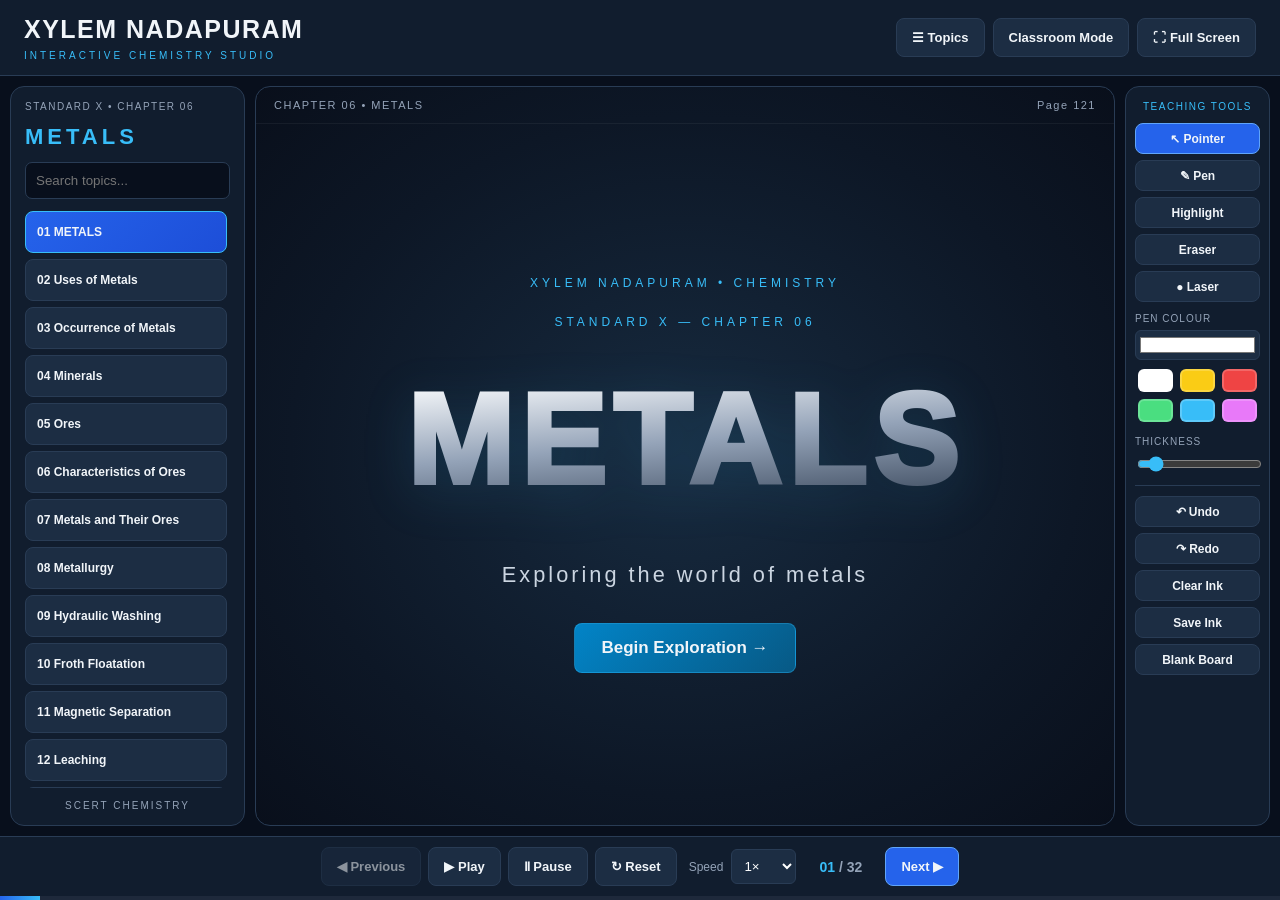
==== index.html @ 36716435 "Add files via upload" ====
<!DOCTYPE html>
<html lang="en">

<head>

    <meta charset="UTF-8">

    <meta name="viewport"
          content="width=device-width, initial-scale=1.0">

    <title>Xylem Chemistry Studio V2.0</title>

    <link rel="stylesheet" href="style.css">

</head>

<body>

    <!-- TOP HEADER -->

    <header id="appHeader">

        <div class="brand">

            <h1>XYLEM NADAPURAM</h1>

            <div class="brand-subtitle">
                INTERACTIVE CHEMISTRY STUDIO
            </div>

        </div>

        <div class="header-actions">

            <button id="menuBtn">
                ☰ Topics
            </button>

            <button id="classroomBtn">
                Classroom Mode
            </button>

            <button id="fullscreenBtn">
                ⛶ Full Screen
            </button>

        </div>

    </header>


    <!-- MAIN APPLICATION -->

    <main id="workspace">

        <!-- CHAPTER NAVIGATION -->

        <aside id="sidebar">

            <div class="chapter-label">
                STANDARD X • CHAPTER 06
            </div>

            <h2>METALS</h2>

            <input
                type="search"
                id="topicSearch"
                placeholder="Search topics..."
                autocomplete="off">

            <div id="topicList"></div>

            <div class="sidebar-footer">
                SCERT CHEMISTRY
            </div>

        </aside>


        <!-- MAIN TEACHING AREA -->

        <section id="stage">

            <div id="sceneHeader">

                <span id="sectionLabel">
                    CHAPTER 06
                </span>

                <span id="pageLabel">
                    Page 121
                </span>

            </div>

            <div id="sceneContainer">

                <div id="scene">

                    <div class="intro-screen">

                        <div class="eyebrow">
                            XYLEM NADAPURAM • CHEMISTRY
                        </div>

                        <h1 class="metal-title">
                            METALS
                        </h1>

                        <p class="intro-subtitle">
                            Exploring the world of metals
                        </p>

                        <button id="beginBtn">
                            Begin Exploration →
                        </button>

                    </div>

                </div>

                <!-- HANDWRITING LAYER -->

                <canvas id="inkCanvas"></canvas>

                <!-- LASER POINTER -->

                <div id="laserPointer"></div>

            </div>

        </section>


        <!-- TEACHER TOOLBAR -->

        <aside id="toolbar">

            <div class="tool-heading">
                TEACHING TOOLS
            </div>

            <button
                id="pointerBtn"
                class="tool-btn active"
                data-tool="pointer">

                ↖ Pointer

            </button>

            <button
                id="penBtn"
                class="tool-btn"
                data-tool="pen">

                ✎ Pen

            </button>

            <button
                id="highlightBtn"
                class="tool-btn"
                data-tool="highlight">

                Highlight

            </button>

            <button
                id="eraserBtn"
                class="tool-btn"
                data-tool="eraser">

                Eraser

            </button>

            <button
                id="laserBtn"
                class="tool-btn"
                data-tool="laser">

                ● Laser

            </button>


            <!-- PEN COLOURS -->

            <label for="penColor">
                PEN COLOUR
            </label>

            <input
                type="color"
                id="penColor"
                value="#ffffff">

            <div class="colour-palette">

                <button
                    class="colour-dot"
                    data-color="#ffffff"
                    style="background:#ffffff"
                    aria-label="White">
                </button>

                <button
                    class="colour-dot"
                    data-color="#facc15"
                    style="background:#facc15"
                    aria-label="Yellow">
                </button>

                <button
                    class="colour-dot"
                    data-color="#ef4444"
                    style="background:#ef4444"
                    aria-label="Red">
                </button>

                <button
                    class="colour-dot"
                    data-color="#4ade80"
                    style="background:#4ade80"
                    aria-label="Green">
                </button>

                <button
                    class="colour-dot"
                    data-color="#38bdf8"
                    style="background:#38bdf8"
                    aria-label="Blue">
                </button>

                <button
                    class="colour-dot"
                    data-color="#e879f9"
                    style="background:#e879f9"
                    aria-label="Purple">
                </button>

            </div>


            <!-- PEN THICKNESS -->

            <label for="penWidth">
                THICKNESS
            </label>

            <input
                type="range"
                id="penWidth"
                min="1"
                max="30"
                value="4">

            <div class="tool-divider"></div>


            <!-- DRAWING CONTROLS -->

            <button id="undoBtn">
                ↶ Undo
            </button>

            <button id="redoBtn">
                ↷ Redo
            </button>

            <button id="clearBtn">
                Clear Ink
            </button>

            <button id="saveBtn">
                Save Ink
            </button>

            <button id="blankBtn">
                Blank Board
            </button>

            <button id="restoreBtn">
                Return to Lesson
            </button>

        </aside>

    </main>


    <!-- ANIMATION AND LESSON CONTROLS -->

    <footer id="controlBar">

        <div class="navigation-controls">

            <button id="prevBtn">
                ◀ Previous
            </button>

            <button id="playBtn">
                ▶ Play
            </button>

            <button id="pauseBtn">
                Ⅱ Pause
            </button>

            <button id="resetBtn">
                ↻ Reset
            </button>

        </div>

        <div class="speed-control">

            <label for="animationSpeed">
                Speed
            </label>

            <select id="animationSpeed">

                <option value="0.5">0.5×</option>

                <option value="1" selected>1×</option>

                <option value="1.5">1.5×</option>

                <option value="2">2×</option>

            </select>

        </div>

        <div class="scene-counter">

            <span id="sceneNumber">01</span>

            /

            <span id="totalScenes">32</span>

        </div>

        <button id="nextBtn" class="primary-btn">
            Next ▶
        </button>

    </footer>


    <!-- LESSON PROGRESS -->

    <div id="progressTrack">

        <div id="lessonProgress"></div>

    </div>


    <!-- APPLICATION MODULES -->

    <script src="metals.js"></script>

    <script src="animations.js"></script>

    <script src="quiz.js"></script>

    <script src="whiteboard.js"></script>

    <script src="script.js"></script>

</body>

</html>
---- style.css ----
/* ==========================================
   XYLEM NADAPURAM
   CHEMISTRY STUDIO V2.0
   PREMIUM CLASSROOM INTERFACE
========================================== */

:root {
    --background: #080f1c;
    --panel: #111d2e;
    --panel-light: #1c2d43;
    --border: #293c55;
    --primary: #2563eb;
    --accent: #38bdf8;
    --text: #f1f5f9;
    --muted: #94a3b8;
    --success: #4ade80;
    --danger: #ef4444;
}

* {
    box-sizing: border-box;
}

html, body {
    margin: 0;
    width: 100%;
    height: 100%;
    overflow: hidden;
}

body {
    font-family: "Segoe UI", Arial, sans-serif;
    background: var(--background);
    color: var(--text);
    display: flex;
    flex-direction: column;
}

/* ==========================================
   HEADER
========================================== */

#appHeader {
    min-height: 76px;
    padding: 12px 24px;
    background: var(--panel);
    border-bottom: 1px solid var(--border);
    display: flex;
    align-items: center;
    justify-content: space-between;
    gap: 15px;
    flex-shrink: 0;
}

.brand h1 {
    margin: 0;
    font-size: clamp(18px, 2vw, 25px);
    font-weight: 900;
    letter-spacing: 1.5px;
}

.brand-subtitle {
    color: var(--accent);
    font-size: 10px;
    letter-spacing: 3px;
    margin-top: 6px;
}

.header-actions {
    display: flex;
    gap: 8px;
}

/* ==========================================
   GENERAL BUTTONS
========================================== */

button {
    font-family: inherit;
    font-weight: 600;
    font-size: 13px;
    color: var(--text);
    background: var(--panel-light);
    border: 1px solid var(--border);
    border-radius: 8px;
    padding: 11px 15px;
    cursor: pointer;
    transition: background .2s, border-color .2s,
                transform .2s;
}

button:hover {
    background: #29435e;
    border-color: var(--accent);
}

button:active {
    transform: scale(.97);
}

button:disabled {
    cursor: default;
    opacity: .55;
}

button.active,
.primary-btn {
    background: var(--primary);
    border-color: #60a5fa;
}

button:focus-visible,
input:focus-visible,
select:focus-visible {
    outline: 2px solid var(--accent);
    outline-offset: 2px;
}

/* ==========================================
   MAIN WORKSPACE
========================================== */

#workspace {
    flex: 1;
    min-height: 0;
    display: flex;
    gap: 10px;
    padding: 10px;
    overflow: hidden;
}

/* ==========================================
   CHAPTER SIDEBAR
========================================== */

#sidebar {
    width: 235px;
    flex-shrink: 0;
    min-height: 0;
    background: var(--panel);
    border: 1px solid var(--border);
    border-radius: 14px;
    padding: 14px;
    display: flex;
    flex-direction: column;
    overflow: hidden;
}

.chapter-label {
    font-size: 10px;
    color: var(--muted);
    letter-spacing: 1.5px;
}

#sidebar h2 {
    font-size: 22px;
    letter-spacing: 4px;
    color: var(--accent);
    margin: 12px 0;
}

#topicSearch {
    width: 100%;
    padding: 10px;
    border-radius: 7px;
    background: var(--background);
    color: white;
    border: 1px solid var(--border);
    margin-bottom: 12px;
}

#topicList {
    flex: 1;
    min-height: 0;
    overflow-y: auto;
    display: flex;
    flex-direction: column;
    gap: 6px;
    padding-right: 3px;
}

#topicList button {
    width: 100%;
    flex-shrink: 0;
    text-align: left;
    font-size: 12px;
    line-height: 1.5;
    padding: 11px;
}

#topicList button.active {
    background: linear-gradient(
        135deg, #2563eb, #1d4ed8
    );
    border-color: var(--accent);
}

.sidebar-footer {
    font-size: 10px;
    color: var(--muted);
    letter-spacing: 2px;
    padding-top: 12px;
    text-align: center;
}

/* ==========================================
   TEACHING STAGE
========================================== */

#stage {
    flex: 1;
    min-width: 0;
    min-height: 0;
    border: 1px solid var(--border);
    border-radius: 15px;
    background: radial-gradient(
        ellipse at center,
        #172b40 0%,
        #0d1726 65%,
        #090f1b 100%
    );
    display: flex;
    flex-direction: column;
    overflow: hidden;
}

#sceneHeader {
    display: flex;
    justify-content: space-between;
    padding: 12px 18px;
    color: var(--muted);
    font-size: 11px;
    letter-spacing: 1.5px;
    border-bottom: 1px solid #ffffff0d;
    flex-shrink: 0;
}

#sceneContainer {
    position: relative;
    flex: 1;
    min-height: 0;
    overflow: hidden;
}

#scene {
    width: 100%;
    height: 100%;
    overflow-y: auto;
    padding: 25px;
    display: flex;
    flex-direction: column;
    align-items: center;
    text-align: center;
    gap: 18px;
}

#scene > * {
    flex-shrink: 0;
}

#scene h2 {
    margin: 10px 0;
    font-size: clamp(24px, 3vw, 42px);
    font-weight: 800;
    line-height: 1.2;
}

#scene h3 {
    font-size: clamp(18px, 2vw, 25px);
}

#scene p {
    color: #cbd5e1;
    font-size: clamp(16px, 1.7vw, 23px);
    line-height: 1.6;
    margin: 5px 0;
}

.eyebrow {
    color: var(--accent);
    font-size: 12px;
    letter-spacing: 4px;
    text-transform: uppercase;
}

/* ==========================================
   CINEMATIC CHAPTER INTRODUCTION
========================================== */

.intro-screen {
    width: 100%;
    min-height: 100%;
    display: flex;
    flex-direction: column;
    justify-content: center;
    align-items: center;
    gap: 25px;
    animation: fadeIn 1.2s ease both;
}

.metal-title {
    font-size: clamp(65px, 10vw, 150px);
    font-weight: 1000;
    letter-spacing: 7px;
    line-height: 1.2;
    margin: 10px 0;

    background: linear-gradient(
        175deg,
        #f8fafc 5%,
        #94a3b8 25%,
        #475569 43%,
        #ffffff 49%,
        #e2e8f0 58%,
        #64748b 80%,
        #cbd5e1 100%
    );

    background-size: 200% 200%;
    background-clip: text;
    -webkit-background-clip: text;
    color: transparent;

    filter: drop-shadow(
        0 10px 25px #38bdf820
    );

    animation:
        titleEntrance 1.5s ease both,
        metalShine 7s ease infinite;
}

.intro-subtitle,
.subtitle {
    letter-spacing: 3px;
    color: #cbd5e1;
}

#beginBtn,
.reveal-button {
    padding: 14px 26px;
    font-size: 17px;
    background: linear-gradient(
        135deg, #0284c7, #075985
    );
    border-color: #38bdf855;
}

/* ==========================================
   DEFINITIONS AND REVEAL CARDS
========================================== */

.definition {
    width: 100%;
    max-width: 1000px;
    padding: 20px 24px;
    border: 1px solid #38bdf844;
    border-left: 4px solid var(--accent);
    border-radius: 10px;
    background: #172b40;
    color: var(--text);
    font-size: clamp(18px, 2vw, 28px);
    line-height: 1.6;
    text-align: left;
    animation: fadeIn .5s ease both;
}

.definition strong {
    color: var(--accent);
}

.hidden {
    display: none !important;
}

.points-list {
    width: 100%;
    max-width: 1000px;
    display: flex;
    flex-direction: column;
    gap: 10px;
}

.point-card {
    background: #17283d;
    border: 1px solid var(--border);
    border-left: 4px solid var(--accent);
    border-radius: 9px;
    padding: 15px 20px;
    font-size: clamp(17px, 1.8vw, 24px);
    text-align: left;
    line-height: 1.6;
    animation: slideIn .4s ease both;
}

/* ==========================================
   CHEMICAL EQUATIONS
========================================== */

.equation {
    width: 100%;
    max-width: 1000px;
    padding: 20px;
    background: #0b1727;
    border: 1px solid #4ade8055;
    border-radius: 12px;
    color: #86efac;
    font-size: clamp(20px, 2.5vw, 35px);
    font-weight: 600;
    line-height: 1.6;
    overflow-wrap: anywhere;
    animation: fadeIn .6s ease both;
}

.equation-list {
    width: 100%;
    display: flex;
    flex-direction: column;
    align-items: center;
    gap: 10px;
}

/* ==========================================
   MINERAL SPECIMENS
========================================== */

.mineral-grid,
.card-grid {
    width: 100%;
    max-width: 1000px;
    display: grid;
    grid-template-columns:
        repeat(auto-fit, minmax(160px, 1fr));
    gap: 15px;
}

.mineral-card,
.content-card {
    background: linear-gradient(
        145deg, #20334a, #101c2d
    );
    border: 1px solid var(--border);
    border-radius: 15px;
    padding: 20px 12px;
    transition: .25s ease;
}

.mineral-card {
    cursor: pointer;
}

.mineral-card:hover {
    transform: translateY(-4px);
    border-color: var(--accent);
}

.mineral-card h3 {
    margin: 12px 0 6px;
}

.mineral-card small {
    color: var(--muted);
    font-size: 16px;
}

.mineral-card.correct {
    border: 2px solid var(--success);
    background: #123524;
}

.mineral-card.incorrect {
    border: 2px solid #f59e0b;
    background: #362a17;
}

.rock {
    width: 110px;
    height: 100px;
    margin: 10px auto;
    clip-path: polygon(
        15% 22%, 45% 0%, 80% 10%,
        100% 45%, 86% 85%,
        50% 100%, 8% 75%, 0% 40%
    );
    filter: drop-shadow(0 10px 10px #0006);
}

.clay {
    background: linear-gradient(
        135deg, #e7d7bb, #a18b70, #5e4936
    );
}

.bauxite {
    background: radial-gradient(
        circle at 30% 30%,
        #d69b72, #a34f2d, #54291c
    );
}

.cryolite {
    background: linear-gradient(
        135deg, #ffffff, #cbd5e1, #64748b
    );
}

/* ==========================================
   TABLES
========================================== */

.table-wrapper {
    width: 100%;
    max-width: 1100px;
    overflow-x: auto;
    border: 1px solid var(--border);
    border-radius: 12px;
}

#scene table {
    width: 100%;
    border-collapse: collapse;
    background: #111d2e;
    font-size: clamp(14px, 1.6vw, 21px);
}

#scene th {
    background: #1e40af;
    color: white;
    padding: 14px;
    text-align: left;
}

#scene td {
    padding: 13px 15px;
    border-bottom: 1px solid var(--border);
    text-align: left;
}

#scene tr:nth-child(even) {
    background: #17283d;
}

#scene tr:hover {
    background: #223b54;
}

/* ==========================================
   REACTIVITY SERIES
========================================== */

.reactivity-grid {
    width: 100%;
    display: grid;
    grid-template-columns:
        repeat(auto-fit, minmax(180px, 1fr));
    gap: 15px;
}

.reactivity-group {
    padding: 20px;
    background: #17283d;
    border: 1px solid var(--border);
    border-radius: 12px;
}

.metal-symbol {
    display: inline-flex;
    align-items: center;
    justify-content: center;
    width: 48px;
    height: 48px;
    margin: 5px;
    border: 1px solid #38bdf866;
    background: #1e3a5f;
    border-radius: 8px;
    font-size: 23px;
    font-weight: bold;
}

/* ==========================================
   ANIMATION AREA
========================================== */

.animation-panel {
    width: 100%;
    max-width: 1000px;
    display: flex;
    flex-direction: column;
    align-items: center;
    background: #091423;
    border: 1px solid var(--border);
    border-radius: 15px;
    padding: 12px;
    overflow: hidden;
}

.animation-panel svg {
    display: block;
    max-width: 100%;
}

.animation-controls {
    display: flex;
    flex-wrap: wrap;
    justify-content: center;
    gap: 10px;
}

.paused,
.paused * {
    animation-play-state: paused !important;
}

/* ==========================================
   HANDWRITING CANVAS
========================================== */

#inkCanvas,
#drawingCanvas {
    position: absolute;
    inset: 0;
    width: 100%;
    height: 100%;
    z-index: 20;
    pointer-events: none;
    touch-action: none;
}

#inkCanvas.drawing,
#drawingCanvas.drawing {
    pointer-events: auto;
    cursor: crosshair;
}

/* ==========================================
   LASER POINTER
========================================== */

#laserPointer {
    position: absolute;
    width: 14px;
    height: 14px;
    background: #ff3030;
    border-radius: 50%;
    box-shadow:
        0 0 10px #ff0000,
        0 0 25px #ff0000,
        0 0 40px #ff4444;
    transform: translate(-50%, -50%);
    z-index: 30;
    pointer-events: none;
    display: none;
}

/* ==========================================
   TEACHER TOOLBAR
========================================== */

#toolbar {
    width: 145px;
    flex-shrink: 0;
    background: var(--panel);
    border: 1px solid var(--border);
    border-radius: 14px;
    padding: 9px;
    display: flex;
    flex-direction: column;
    gap: 6px;
    overflow-y: auto;
    overflow-x: hidden;
}

.tool-heading {
    color: var(--accent);
    font-size: 10px;
    letter-spacing: 1.5px;
    text-align: center;
    padding: 5px 0;
}

#toolbar button {
    width: 100%;
    flex-shrink: 0;
    min-height: 31px;
    padding: 7px 5px;
    font-size: 12px;
}

#toolbar label {
    color: var(--muted);
    font-size: 10px;
    letter-spacing: 1px;
    margin-top: 5px;
}

#penColor {
    width: 100%;
    height: 30px;
    min-height: 30px;
    flex-shrink: 0;
    padding: 2px;
    background: var(--panel-light);
    border: 1px solid var(--border);
    border-radius: 6px;
    cursor: pointer;
}

.colour-palette {
    display: grid;
    grid-template-columns: repeat(3, 1fr);
    gap: 7px;
    padding: 3px;
}

#toolbar .colour-dot {
    width: 100%;
    height: 23px;
    min-height: 23px;
    padding: 0;
    border-radius: 6px;
    border: 2px solid #ffffff30;
}

#toolbar .colour-dot:hover {
    border-color: white;
}

#penWidth {
    width: 100%;
    min-height: 18px;
    flex-shrink: 0;
    accent-color: var(--accent);
}

.tool-divider {
    height: 1px;
    background: var(--border);
    margin: 4px 0;
    flex-shrink: 0;
}

#restoreBtn {
    display: none;
}

/* ==========================================
   BLANK WHITEBOARD
========================================== */

.blank-board #stage {
    background: #101820;
}

.blank-board #sceneHeader {
    opacity: .5;
}

.blank-board #blankBtn {
    display: none;
}

.blank-board #restoreBtn {
    display: block;
}

/* ==========================================
   BOTTOM CONTROL BAR
========================================== */

#controlBar {
    min-height: 60px;
    background: var(--panel);
    border-top: 1px solid var(--border);
    display: flex;
    align-items: center;
    justify-content: center;
    flex-wrap: wrap;
    gap: 12px;
    padding: 8px 15px;
    flex-shrink: 0;
}

.navigation-controls {
    display: flex;
    gap: 7px;
}

.speed-control {
    display: flex;
    align-items: center;
    gap: 8px;
    font-size: 12px;
    color: var(--muted);
}

#animationSpeed {
    padding: 8px;
    background: var(--panel-light);
    border: 1px solid var(--border);
    color: white;
    border-radius: 6px;
}

.scene-counter {
    color: var(--muted);
    font-size: 14px;
    font-weight: bold;
    min-width: 65px;
    text-align: center;
    font-variant-numeric: tabular-nums;
}

#sceneNumber {
    color: var(--accent);
}

#progressTrack {
    height: 4px;
    background: #1e293b;
    flex-shrink: 0;
}

#lessonProgress {
    width: 3.125%;
    height: 100%;
    background: linear-gradient(
        90deg, #2563eb, #38bdf8
    );
    transition: width .4s ease;
}

/* ==========================================
   CLASSROOM AND COLLAPSED MODES
========================================== */

body.sidebar-hidden #sidebar,
#workspace.sidebar-hidden #sidebar {
    display: none;
}

body.classroom-mode #sidebar,
#workspace.classroom-mode #sidebar {
    display: none;
}

body.classroom-mode #appHeader {
    min-height: 55px;
    padding: 7px 20px;
}

body.classroom-mode #scene {
    padding: 20px;
}

body.classroom-mode #stage {
    border-color: #38bdf844;
}

/* ==========================================
   QUIZ
========================================== */

#quizPanel {
    margin: auto 0;
}

.quiz-option {
    transition: background .2s,
                border-color .2s;
}

.quiz-option:disabled {
    opacity: 1;
}

#quizFeedback {
    animation: fadeIn .3s ease both;
}

/* ==========================================
   SCROLLBARS
========================================== */

::-webkit-scrollbar {
    width: 5px;
    height: 5px;
}

::-webkit-scrollbar-track {
    background: transparent;
}

::-webkit-scrollbar-thumb {
    background: #334155;
    border-radius: 10px;
}

::-webkit-scrollbar-thumb:hover {
    background: #64748b;
}

/* ==========================================
   ANIMATIONS
========================================== */

@keyframes fadeIn {
    from {
        opacity: 0;
        transform: translateY(12px);
    }
    to {
        opacity: 1;
        transform: translateY(0);
    }
}

@keyframes slideIn {
    from {
        opacity: 0;
        transform: translateX(-20px);
    }
    to {
        opacity: 1;
        transform: translateX(0);
    }
}

@keyframes titleEntrance {
    from {
        opacity: 0;
        transform: scale(.85);
        letter-spacing: 18px;
    }
    to {
        opacity: 1;
        transform: scale(1);
        letter-spacing: 7px;
    }
}

@keyframes metalShine {
    0%, 100% {
        background-position: 0% 0%;
    }
    50% {
        background-position: 100% 100%;
    }
}

/* ==========================================
   RESPONSIVE DESIGN
========================================== */

@media (max-width: 1100px) {

    #sidebar {
        width: 190px;
        padding: 10px;
    }

    #toolbar {
        width: 120px;
    }

    #scene {
        padding: 18px;
    }

    #appHeader {
        padding: 10px 15px;
    }
}

@media (max-width: 760px) {

    #appHeader {
        flex-wrap: wrap;
        min-height: auto;
        padding: 10px;
    }

    .brand h1 {
        font-size: 17px;
    }

    .brand-subtitle {
        font-size: 8px;
        letter-spacing: 1.5px;
    }

    .header-actions {
        width: 100%;
    }

    .header-actions button {
        flex: 1;
        font-size: 10px;
        padding: 8px 4px;
    }

    #workspace {
        padding: 5px;
        gap: 5px;
    }

    #sidebar {
        position: absolute;
        top: 115px;
        bottom: 100px;
        left: 5px;
        width: min(260px, 80vw);
        z-index: 50;
        box-shadow: 0 10px 40px #0008;
    }

    #toolbar {
        width: 76px;
        padding: 5px;
    }

    #toolbar button {
        font-size: 10px;
    }

    .tool-heading {
        font-size: 8px;
        letter-spacing: 0;
    }

    #scene {
        padding: 12px;
        gap: 12px;
    }

    .metal-title {
        font-size: clamp(35px, 10vw, 70px);
        letter-spacing: 2px;
    }

    .eyebrow {
        font-size: 9px;
        letter-spacing: 2px;
    }

    #controlBar {
        gap: 5px;
        padding: 6px;
    }

    #controlBar button {
        padding: 8px;
        font-size: 10px;
    }

    .navigation-controls {
        gap: 4px;
    }

    .definition {
        padding: 12px;
        font-size: 17px;
    }

    .mineral-grid {
        grid-template-columns: 1fr;
    }
}

@media (prefers-reduced-motion: reduce) {

    *,
    *::before,
    *::after {
        animation-duration: .01ms !important;
        transition-duration: .01ms !important;
    }
}
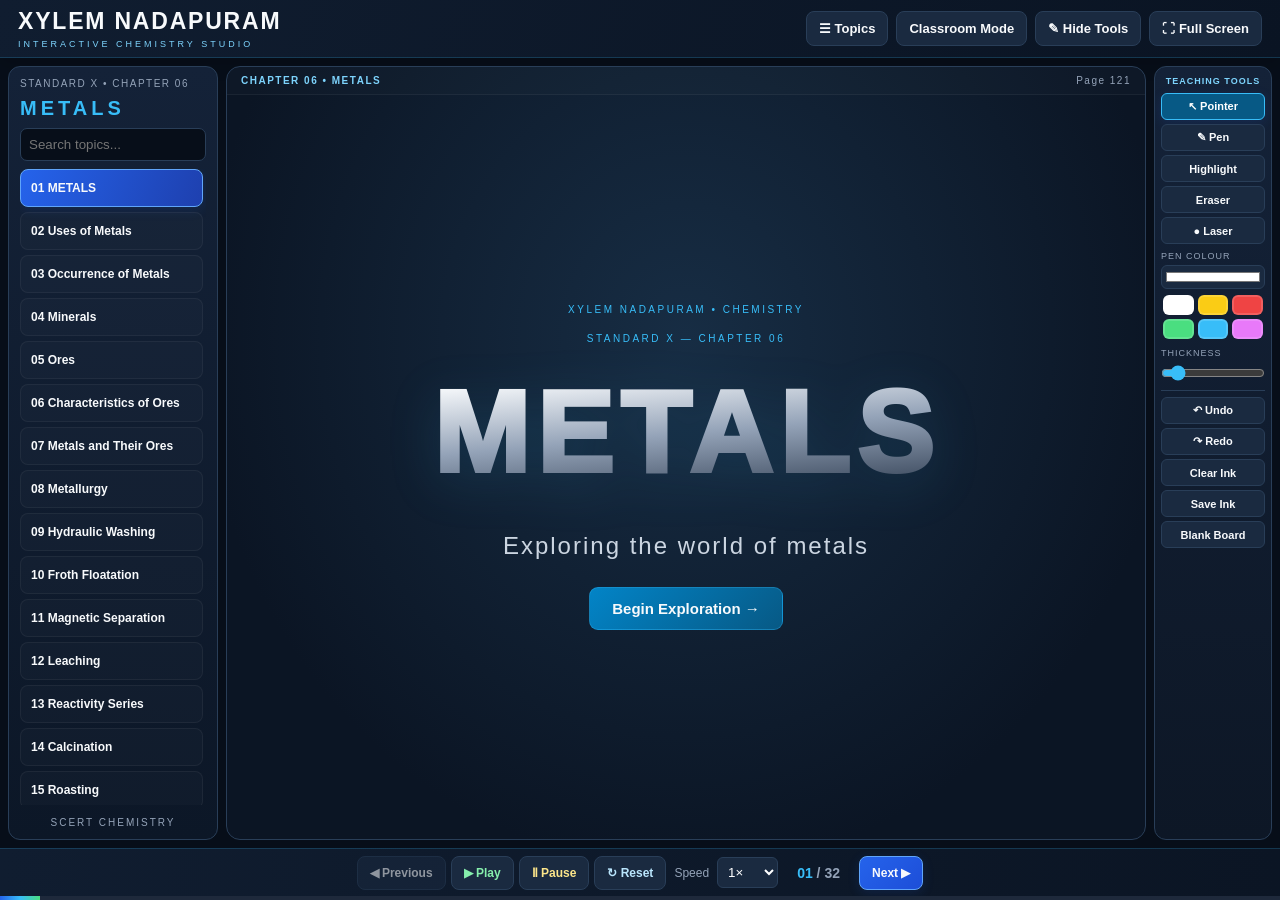
==== commit 3c0ff3a9: "Add files via upload" ====
--- a/index.html
+++ b/index.html
@@ -9,7 +9,7 @@
     <meta name="viewport"
           content="width=device-width, initial-scale=1.0">
 
-    <title>Xylem Chemistry Studio V2.0</title>
+    <title>Xylem Chemistry Studio V3.0</title>
 
     <link rel="stylesheet" href="style.css">
 
@@ -31,21 +31,28 @@
 
         </div>
 
-        <div class="header-actions">
-
-            <button id="menuBtn">
-                ☰ Topics
-            </button>
-
-            <button id="classroomBtn">
-                Classroom Mode
-            </button>
-
-            <button id="fullscreenBtn">
-                ⛶ Full Screen
-            </button>
-
-        </div>
+        
+<div class="header-actions">
+
+    <button id="menuBtn">
+        ☰ Topics
+    </button>
+
+    <button id="classroomBtn">
+        Classroom Mode
+    </button>
+
+    <button id="toggleToolsBtn"
+            aria-expanded="true">
+        ✎ Hide Tools
+    </button>
+
+    <button id="fullscreenBtn">
+        ⛶ Full Screen
+    </button>
+
+</div>
+
 
     </header>
 
--- a/style.css
+++ b/style.css
@@ -1076,3 +1076,1070 @@
         transition-duration: .01ms !important;
     }
 }
+
+/* ==========================================
+   XYLEM CHEMISTRY STUDIO V3.0
+   SCREEN OPTIMISATION UPDATE
+========================================== */
+
+html {
+    height: 100%;
+}
+
+body {
+    height: 100vh;
+    height: 100dvh;
+    overflow: hidden;
+}
+
+/* COMPACT HEADER */
+
+#appHeader {
+    min-height: 58px;
+    padding: 8px 18px;
+}
+
+.brand h1 {
+    font-size: clamp(17px, 2vw, 23px);
+}
+
+.brand-subtitle {
+    font-size: 9px;
+    margin-top: 4px;
+}
+
+.header-actions button {
+    padding: 9px 12px;
+}
+
+/* MAXIMUM TEACHING SPACE */
+
+#workspace {
+    padding: 7px;
+    gap: 7px;
+}
+
+#stage {
+    border-radius: 12px;
+}
+
+#sceneHeader {
+    padding: 8px 14px;
+    font-size: 10px;
+}
+
+#scene {
+    padding: 14px 20px;
+    gap: 12px;
+    overscroll-behavior: contain;
+}
+
+#scene h2 {
+    font-size: clamp(22px, 2.8vw, 38px);
+    margin: 4px 0;
+}
+
+#scene h3 {
+    margin: 6px 0;
+}
+
+#scene p {
+    font-size: clamp(15px, 1.5vw, 21px);
+    line-height: 1.5;
+}
+
+/* INTRODUCTION SCREEN FIX */
+
+.intro-screen {
+    min-height: 0;
+    flex: 1 0 auto;
+    width: 100%;
+    justify-content: center;
+    gap: clamp(8px, 2vh, 20px);
+    padding: 10px;
+}
+
+.metal-title {
+    font-size: clamp(
+        42px,
+        min(9vw, 17vh),
+        120px
+    );
+
+    line-height: 1.1;
+    letter-spacing: 4px;
+    margin: 8px 0;
+}
+
+.intro-subtitle {
+    font-size: clamp(15px, 2vw, 24px) !important;
+    letter-spacing: 2px;
+}
+
+.eyebrow {
+    font-size: 10px;
+    letter-spacing: 2.5px;
+}
+
+#beginBtn {
+    padding: 12px 22px;
+    font-size: 15px;
+}
+
+/* CHAPTER NAVIGATION */
+
+#sidebar {
+    width: 210px;
+    padding: 11px;
+}
+
+#sidebar h2 {
+    font-size: 20px;
+    margin: 8px 0;
+}
+
+#topicSearch {
+    padding: 8px;
+    margin-bottom: 8px;
+}
+
+#topicList {
+    gap: 5px;
+}
+
+#topicList button {
+    padding: 9px 10px;
+    font-size: 12px;
+}
+
+/* COMPACT TEACHING TOOLBAR */
+
+#toolbar {
+    width: 118px;
+    padding: 6px;
+    gap: 4px;
+    border-radius: 10px;
+}
+
+.tool-heading {
+    font-size: 9px;
+    letter-spacing: 1px;
+    padding: 3px 0;
+}
+
+#toolbar button {
+    min-height: 27px;
+    padding: 5px 3px;
+    font-size: 11px;
+    border-radius: 6px;
+}
+
+#toolbar label {
+    font-size: 9px;
+    margin-top: 3px;
+}
+
+#penColor {
+    height: 24px;
+    min-height: 24px;
+}
+
+.colour-palette {
+    gap: 4px;
+    padding: 2px;
+}
+
+#toolbar .colour-dot {
+    height: 20px;
+    min-height: 20px;
+}
+
+#penWidth {
+    margin: 3px 0;
+    min-height: 15px;
+}
+
+.tool-divider {
+    margin: 2px 0;
+}
+
+/* ANIMATION DISPLAY */
+
+.animation-panel {
+    width: 100%;
+    max-width: 1150px;
+    padding: 8px;
+    border-radius: 12px;
+    flex-shrink: 0;
+}
+
+.animation-panel svg {
+    display: block;
+    width: 100%;
+    height: auto;
+    max-height: 42vh;
+    max-height: 42dvh;
+    object-fit: contain;
+    margin: auto;
+}
+
+.animation-panel img,
+.animation-panel video {
+    max-width: 100%;
+    max-height: 42vh;
+    max-height: 42dvh;
+    object-fit: contain;
+}
+
+/* DEFINITIONS AND EQUATIONS */
+
+.definition {
+    padding: 12px 16px;
+    font-size: clamp(16px, 1.8vw, 24px);
+    line-height: 1.5;
+}
+
+.point-card {
+    padding: 10px 15px;
+    font-size: clamp(15px, 1.6vw, 22px);
+    line-height: 1.5;
+}
+
+.points-list {
+    gap: 7px;
+}
+
+.equation {
+    padding: 12px;
+    font-size: clamp(18px, 2.3vw, 30px);
+}
+
+.reveal-button {
+    padding: 10px 20px;
+    font-size: 14px;
+}
+
+/* MINERAL CARDS */
+
+.mineral-grid,
+.card-grid {
+    gap: 10px;
+}
+
+.mineral-card,
+.content-card {
+    padding: 12px 8px;
+}
+
+.rock {
+    width: 90px;
+    height: 80px;
+    margin: 6px auto;
+}
+
+/* COMPACT BOTTOM CONTROLS */
+
+#controlBar {
+    min-height: 48px;
+    padding: 5px 10px;
+    gap: 8px;
+}
+
+#controlBar button {
+    padding: 9px 12px;
+    font-size: 12px;
+}
+
+#animationSpeed {
+    padding: 6px;
+}
+
+.navigation-controls {
+    gap: 5px;
+}
+
+#progressTrack {
+    height: 3px;
+}
+
+/* CLASSROOM MODE */
+
+body.classroom-mode #appHeader {
+    min-height: 50px;
+    padding: 6px 15px;
+}
+
+body.classroom-mode #scene {
+    padding: 12px 18px;
+}
+
+body.classroom-mode .animation-panel svg {
+    max-height: 46vh;
+    max-height: 46dvh;
+}
+
+/* TABLET LANDSCAPE */
+
+@media (max-width: 1100px) {
+
+    #sidebar {
+        width: 180px;
+    }
+
+    #toolbar {
+        width: 100px;
+    }
+
+    #scene {
+        padding: 10px;
+    }
+
+    .definition {
+        font-size: 18px;
+    }
+
+    .header-actions button {
+        font-size: 11px;
+    }
+}
+
+/* SHORT SCREENS */
+
+@media (max-height: 750px) {
+
+    #appHeader {
+        min-height: 50px;
+        padding: 6px 15px;
+    }
+
+    #scene {
+        gap: 8px;
+        padding-top: 10px;
+        padding-bottom: 10px;
+    }
+
+    #toolbar {
+        gap: 3px;
+    }
+
+    #toolbar button {
+        min-height: 25px;
+        padding: 4px 2px;
+    }
+
+    .metal-title {
+        font-size: clamp(
+            40px,
+            min(8vw, 15vh),
+            105px
+        );
+    }
+
+    .animation-panel svg {
+        max-height: 36vh;
+        max-height: 36dvh;
+    }
+
+    body.classroom-mode .animation-panel svg {
+        max-height: 40vh;
+        max-height: 40dvh;
+    }
+
+    #controlBar {
+        min-height: 44px;
+    }
+}
+
+/* TABLET PORTRAIT AND MOBILE */
+
+@media (max-width: 760px) {
+
+    #appHeader {
+        padding: 8px;
+        gap: 6px;
+        flex-wrap: wrap;
+    }
+
+    .brand h1 {
+        font-size: 16px;
+    }
+
+    .brand-subtitle {
+        font-size: 7px;
+        letter-spacing: 1px;
+    }
+
+    .header-actions {
+        width: 100%;
+        gap: 4px;
+    }
+
+    .header-actions button {
+        flex: 1;
+        padding: 8px 3px;
+        font-size: 10px;
+    }
+
+    #workspace {
+        padding: 4px;
+        gap: 4px;
+    }
+
+    #sidebar {
+        width: min(240px, 80vw);
+        top: 105px;
+        bottom: 85px;
+    }
+
+    #toolbar {
+        width: 74px;
+        padding: 4px;
+        gap: 4px;
+    }
+
+    #toolbar button {
+        min-height: 32px;
+        font-size: 10px;
+    }
+
+    #scene {
+        padding: 9px;
+        gap: 10px;
+    }
+
+    #sceneHeader {
+        padding: 6px;
+        font-size: 8px;
+        letter-spacing: 0;
+    }
+
+    .metal-title {
+        font-size: clamp(28px, 9vw, 65px);
+        letter-spacing: 1px;
+    }
+
+    .intro-screen {
+        gap: 12px;
+    }
+
+    .intro-subtitle {
+        font-size: 15px !important;
+        letter-spacing: 0;
+    }
+
+    #scene h2 {
+        font-size: 23px;
+    }
+
+    .definition,
+    .point-card {
+        font-size: 16px;
+        padding: 10px;
+    }
+
+    .animation-panel svg {
+        max-height: 35vh;
+        max-height: 35dvh;
+    }
+
+    #controlBar {
+        gap: 4px;
+        padding: 5px;
+    }
+
+    #controlBar button {
+        font-size: 10px;
+        padding: 8px 5px;
+    }
+
+    .speed-control {
+        font-size: 10px;
+    }
+
+    .scene-counter {
+        font-size: 11px;
+        min-width: 45px;
+    }
+
+    .mineral-grid,
+    .card-grid {
+        grid-template-columns:
+            repeat(auto-fit, minmax(110px, 1fr));
+    }
+}
+
+/* TOUCH DEVICE OPTIMISATION */
+
+@media (pointer: coarse) {
+
+    #toolbar button {
+        min-height: 34px;
+    }
+
+    button {
+        touch-action: manipulation;
+    }
+
+    #inkCanvas.drawing {
+        touch-action: none;
+    }
+
+    #scene {
+        -webkit-overflow-scrolling: touch;
+    }
+}
+
+/* ==========================================
+   XYLEM CHEMISTRY STUDIO V3.0
+   FINAL PREMIUM CLASSROOM INTERFACE
+========================================== */
+
+:root {
+    --background: #070e19;
+    --panel: #101b2c;
+    --panel-light: #1a2a40;
+    --border: #293e58;
+    --primary: #2563eb;
+    --accent: #38bdf8;
+    --text: #f8fafc;
+    --muted: #94a3b8;
+}
+
+html, body {
+    height: 100%;
+    height: 100dvh;
+}
+
+body {
+    font-family: "Segoe UI", Arial, sans-serif;
+}
+
+/* PREMIUM HEADER */
+
+#appHeader {
+    background: linear-gradient(
+        110deg,
+        #101d30,
+        #0a1423
+    );
+    border-bottom: 1px solid #38bdf833;
+    box-shadow: 0 4px 20px #0003;
+}
+
+.brand h1 {
+    font-weight: 900;
+    letter-spacing: 1.8px;
+}
+
+.brand-subtitle {
+    color: #7dd3fc;
+}
+
+.header-actions button {
+    border-radius: 8px;
+    white-space: nowrap;
+}
+
+/* PROFESSIONAL BUTTONS */
+
+button {
+    -webkit-tap-highlight-color: transparent;
+    touch-action: manipulation;
+}
+
+button:hover:not(:disabled) {
+    border-color: #38bdf8;
+}
+
+button.active,
+.primary-btn {
+    background: linear-gradient(
+        135deg,
+        #2563eb,
+        #1d4ed8
+    );
+    box-shadow: 0 3px 12px #2563eb25;
+}
+
+button:disabled {
+    box-shadow: none;
+}
+
+/* WORKSPACE */
+
+#workspace {
+    position: relative;
+    min-height: 0;
+    padding: 8px;
+    gap: 8px;
+}
+
+/* TOPIC NAVIGATION */
+
+#sidebar {
+    border-radius: 12px;
+    background: linear-gradient(
+        180deg,
+        #142238,
+        #0c1727
+    );
+}
+
+#topicList {
+    scrollbar-width: thin;
+    scrollbar-color: #334155 transparent;
+}
+
+#topicList button {
+    border-radius: 8px;
+    border-color: #ffffff0d;
+    background: #ffffff05;
+}
+
+#topicList button:hover {
+    background: #38bdf812;
+}
+
+#topicList button.active {
+    background: linear-gradient(
+        110deg,
+        #2563eb,
+        #1e40af
+    );
+    border-color: #60a5fa;
+}
+
+/* MAIN TEACHING STAGE */
+
+#stage {
+    border-radius: 14px;
+    background: radial-gradient(
+        ellipse at 50% 35%,
+        #172d44,
+        #0b1524 75%
+    );
+}
+
+#sceneHeader {
+    background: #ffffff03;
+    gap: 10px;
+    align-items: center;
+}
+
+#sectionLabel {
+    color: #7dd3fc;
+    font-weight: 700;
+    min-width: 0;
+    overflow: hidden;
+    text-overflow: ellipsis;
+    white-space: nowrap;
+}
+
+#pageLabel {
+    white-space: nowrap;
+    flex-shrink: 0;
+}
+
+#scene {
+    scrollbar-width: thin;
+    scrollbar-color: #334155 transparent;
+    overscroll-behavior: contain;
+}
+
+#scene h2 {
+    letter-spacing: -.5px;
+    color: #f8fafc;
+}
+
+#scene h3 {
+    line-height: 1.3;
+}
+
+/* LARGE SCIENTIFIC ANIMATIONS */
+
+.animation-panel {
+    width: 100%;
+    max-width: 1400px;
+    padding: 6px;
+    background: #091423;
+    border: 1px solid #38bdf833;
+    border-radius: 12px;
+    box-shadow: 0 8px 25px #0002;
+}
+
+.animation-panel svg {
+    width: 100% !important;
+    max-width: 100% !important;
+    height: auto;
+    max-height: 46vh !important;
+    max-height: 46dvh !important;
+    object-fit: contain;
+}
+
+/* LESSON CONTENT */
+
+.definition {
+    background: linear-gradient(
+        110deg,
+        #172d43,
+        #122238
+    );
+    border-left: 4px solid #38bdf8;
+    border-radius: 10px;
+}
+
+.point-card {
+    background: #15263b;
+    border-left: 3px solid #38bdf8;
+}
+
+.equation {
+    background: #0b201e;
+    border-color: #4ade8044;
+    color: #a7f3d0;
+}
+
+.reveal-button,
+#beginBtn {
+    border-radius: 9px;
+    background: linear-gradient(
+        135deg,
+        #0284c7,
+        #075985
+    );
+    font-weight: 700;
+}
+
+/* MINERAL PHOTOGRAPHS */
+
+.mineral-card {
+    border-radius: 12px;
+    overflow: hidden;
+}
+
+.mineral-card img {
+    max-height: 24vh;
+    max-height: 24dvh;
+    object-fit: contain;
+}
+
+.mineral-card h3 {
+    overflow-wrap: anywhere;
+}
+
+/* PROFESSIONAL WHITEBOARD TOOLBAR */
+
+#toolbar {
+    background: linear-gradient(
+        180deg,
+        #142238,
+        #0d1726
+    );
+    border-radius: 12px;
+    overflow-y: auto;
+    overflow-x: hidden;
+    scrollbar-width: thin;
+    overscroll-behavior: contain;
+}
+
+#toolbar > * {
+    flex-shrink: 0;
+}
+
+#toolbar button {
+    transition:
+        background .15s,
+        border-color .15s;
+}
+
+#toolbar .tool-btn.active {
+    background: #075985;
+    border-color: #38bdf8;
+    color: #ffffff;
+}
+
+.tool-heading {
+    color: #7dd3fc;
+    font-weight: 800;
+}
+
+#penColor {
+    cursor: pointer;
+}
+
+#penWidth {
+    accent-color: #38bdf8;
+    cursor: pointer;
+}
+
+#toolbar .colour-dot {
+    border: 2px solid #ffffff25;
+}
+
+#toolbar .colour-dot:hover {
+    border-color: #ffffff;
+}
+
+#inkCanvas.drawing {
+    touch-action: none;
+    user-select: none;
+}
+
+/* BOTTOM TEACHING CONTROLS */
+
+#controlBar {
+    background: linear-gradient(
+        90deg,
+        #101d30,
+        #0b1524
+    );
+    border-top: 1px solid #38bdf833;
+    flex-shrink: 0;
+    flex-wrap: wrap;
+}
+
+#controlBar button {
+    white-space: nowrap;
+}
+
+.navigation-controls {
+    flex-wrap: wrap;
+}
+
+#playBtn {
+    color: #86efac;
+}
+
+#pauseBtn {
+    color: #fde68a;
+}
+
+#resetBtn {
+    color: #bae6fd;
+}
+
+#nextBtn {
+    background: linear-gradient(
+        135deg,
+        #2563eb,
+        #1d4ed8
+    );
+}
+
+.scene-counter {
+    font-variant-numeric: tabular-nums;
+    font-weight: 800;
+}
+
+#progressTrack {
+    height: 4px;
+    flex-shrink: 0;
+}
+
+#lessonProgress {
+    background: linear-gradient(
+        90deg,
+        #2563eb,
+        #38bdf8,
+        #4ade80
+    );
+}
+
+/* MAXIMUM CLASSROOM VIEW */
+
+body.classroom-mode #sidebar {
+    display: none;
+}
+
+body.classroom-mode #workspace {
+    padding: 4px;
+    gap: 5px;
+}
+
+body.classroom-mode #scene {
+    padding: 10px 16px;
+}
+
+body.classroom-mode .animation-panel {
+    max-width: 1600px;
+}
+
+body.classroom-mode .animation-panel svg {
+    max-height: 56vh !important;
+    max-height: 56dvh !important;
+}
+
+body.classroom-mode #stage {
+    border-color: #38bdf855;
+}
+
+/* TABLET LANDSCAPE */
+
+@media (min-width: 761px)
+       and (max-width: 1100px) {
+
+    #sidebar {
+        width: 165px;
+    }
+
+    #toolbar {
+        width: 100px;
+    }
+
+    #scene {
+        padding: 10px;
+    }
+
+    #scene h2 {
+        font-size: 27px;
+    }
+
+    .animation-panel svg {
+        max-height: 43dvh !important;
+    }
+
+}
+
+/* TABLET PORTRAIT AND MOBILE */
+
+@media (max-width: 760px) {
+
+    #workspace {
+        padding: 4px;
+        gap: 4px;
+    }
+
+    #sidebar {
+        position: absolute;
+        top: 4px;
+        bottom: 4px;
+        left: 4px;
+        width: min(270px, 85vw);
+        z-index: 50;
+        box-shadow: 0 10px 40px #000a;
+    }
+
+    #toolbar {
+        width: 82px;
+        padding: 4px;
+        gap: 4px;
+    }
+
+    #toolbar button {
+        font-size: 10px;
+        min-height: 34px;
+        padding: 5px 2px;
+    }
+
+    #scene {
+        padding: 8px;
+        gap: 9px;
+    }
+
+    #scene h2 {
+        font-size: clamp(20px, 4vw, 28px);
+    }
+
+    .animation-panel {
+        padding: 2px;
+    }
+
+    .animation-panel svg {
+        max-height: 38dvh !important;
+    }
+
+    .mineral-grid {
+        grid-template-columns:
+            repeat(2, minmax(0, 1fr))
+            !important;
+    }
+
+    .mineral-card img {
+        height: 110px !important;
+    }
+
+    #controlBar {
+        gap: 5px;
+        justify-content: center;
+    }
+
+    #controlBar button {
+        padding: 8px 6px;
+        font-size: 10px;
+    }
+
+    .navigation-controls {
+        justify-content: center;
+    }
+
+    .equation {
+        font-size: 18px;
+    }
+
+    .definition,
+    .point-card {
+        font-size: 16px;
+    }
+
+}
+
+/* TOUCHSCREEN CONTROLS */
+
+@media (pointer: coarse) {
+
+    .header-actions button,
+    #controlBar button {
+        min-height: 40px;
+    }
+
+    #toolbar button {
+        min-height: 36px;
+    }
+
+    #toolbar .colour-dot {
+        min-height: 24px;
+    }
+
+    #topicList button {
+        min-height: 42px;
+    }
+
+    .reveal-button {
+        min-height: 44px;
+    }
+
+    input[type="range"] {
+        min-height: 24px;
+    }
+
+}
+
+/* SHORT LANDSCAPE SCREENS */
+
+@media (max-height: 650px) {
+
+    #scene {
+        gap: 6px;
+        padding-top: 6px;
+        padding-bottom: 6px;
+    }
+
+    .animation-panel svg {
+        max-height: 36dvh !important;
+    }
+
+    body.classroom-mode .animation-panel svg {
+        max-height: 44dvh !important;
+    }
+
+    #scene h2 {
+        margin: 4px 0;
+    }
+
+    .definition {
+        padding: 8px 12px;
+    }
+
+}
+
+/* END OF V3.0 INTERFACE */
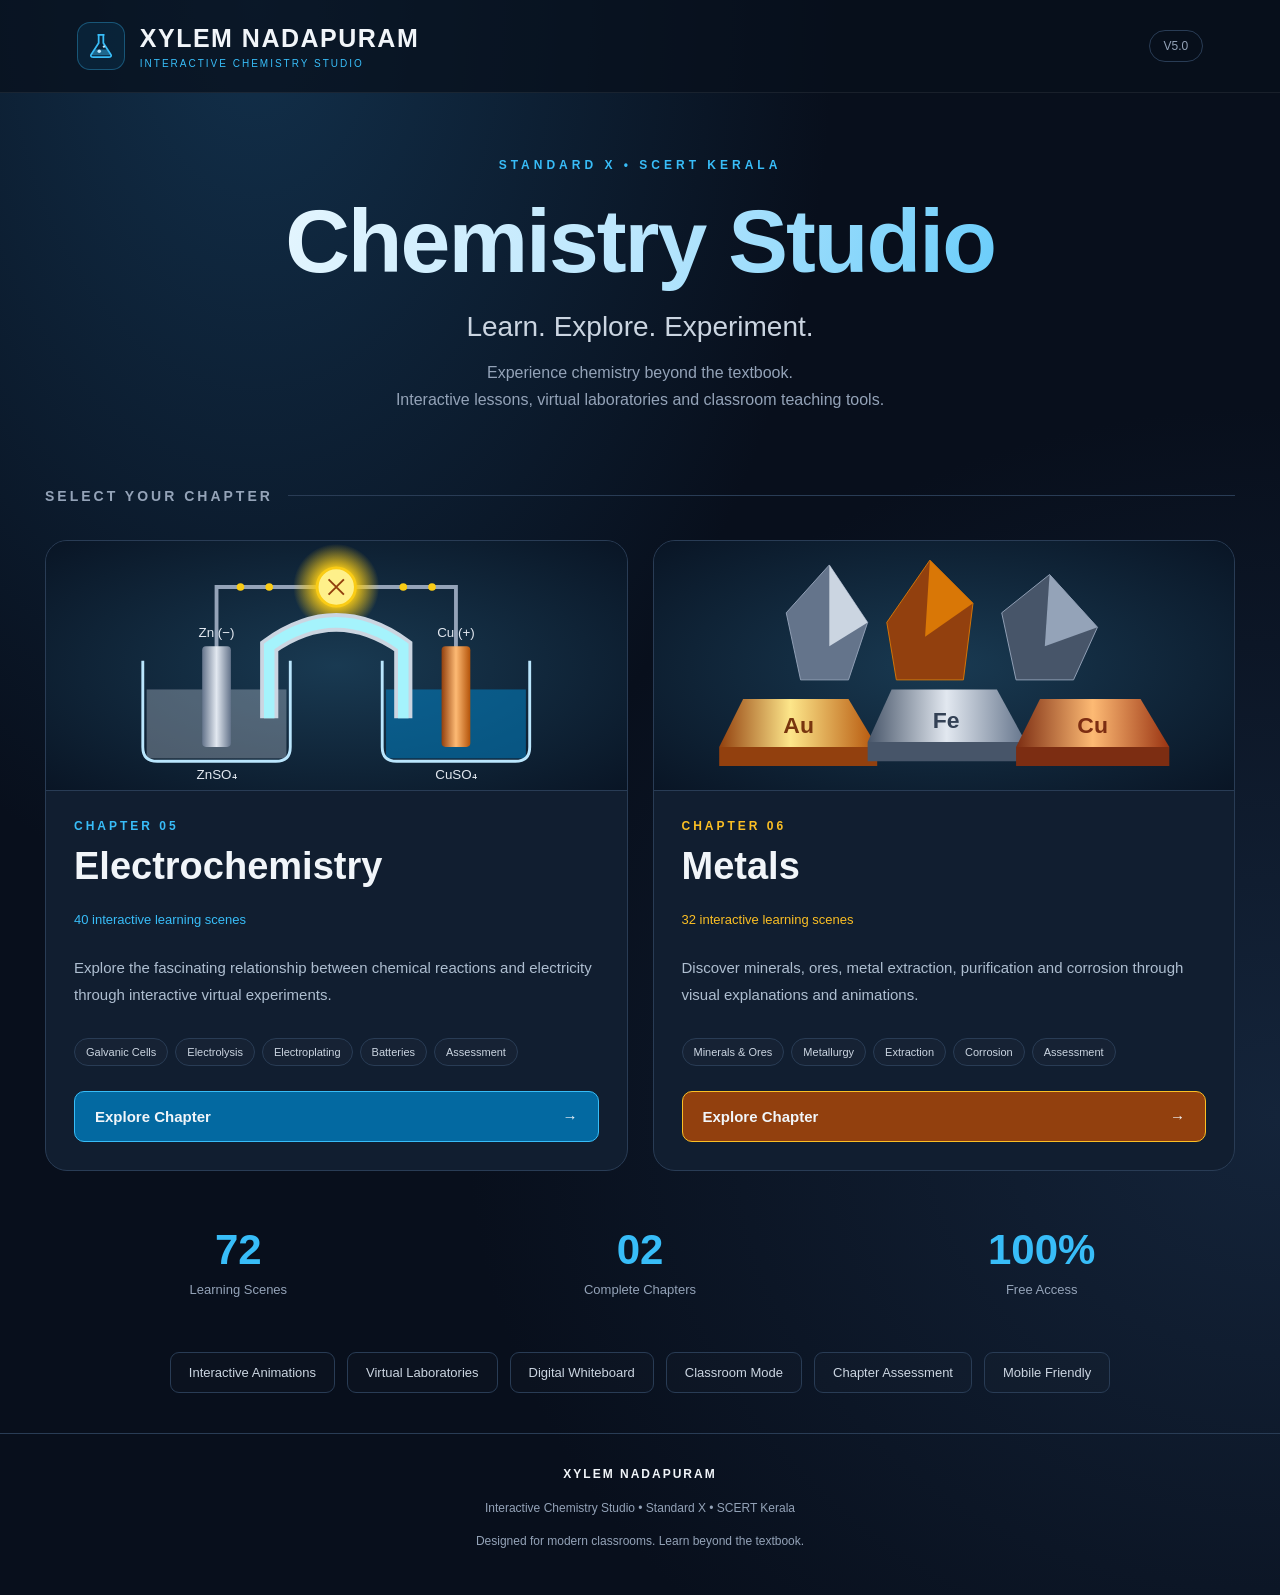
==== commit d76082a6: "Add files via upload" ====
--- a/index.html
+++ b/index.html
@@ -4,24 +4,494 @@
 
 <head>
 
-    <meta charset="UTF-8">
-
-    <meta name="viewport"
-          content="width=device-width, initial-scale=1.0">
-
-    <title>Xylem Chemistry Studio V3.0</title>
-
-    <link rel="stylesheet" href="style.css">
+<meta charset="UTF-8">
+
+<meta name="viewport"
+      content="width=device-width, initial-scale=1.0">
+
+<meta name="theme-color" content="#080f1c">
+
+<title>Xylem Nadapuram | Chemistry Studio</title>
+
+<style>
+
+:root {
+    --bg:#080f1c;
+    --panel:#111e30;
+    --border:#293c55;
+    --text:#f1f5f9;
+    --muted:#94a3b8;
+    --cyan:#38bdf8;
+    --gold:#fbbf24;
+}
+
+* {
+    box-sizing:border-box;
+}
+
+html {
+    scroll-behavior:smooth;
+}
+
+body {
+    margin:0;
+    min-height:100vh;
+    font-family:"Segoe UI",Arial,sans-serif;
+    color:var(--text);
+    background:
+        radial-gradient(
+            ellipse at 20% 0%,
+            #12304b 0%,
+            transparent 40%
+        ),
+        radial-gradient(
+            ellipse at 100% 70%,
+            #14243a 0%,
+            transparent 45%
+        ),
+        var(--bg);
+}
+
+a {
+    color:inherit;
+    text-decoration:none;
+}
+
+/* HEADER */
+
+header {
+    display:flex;
+    justify-content:space-between;
+    align-items:center;
+    gap:20px;
+    padding:22px 6%;
+    border-bottom:1px solid #ffffff12;
+    background:#080f1cbb;
+}
+
+.brand {
+    display:flex;
+    align-items:center;
+    gap:15px;
+}
+
+.brand-icon {
+    width:48px;
+    height:48px;
+    padding:9px;
+    border:1px solid #38bdf855;
+    border-radius:13px;
+    background:#0c4a6e44;
+}
+
+.brand h1 {
+    margin:0;
+    font-size:clamp(16px,2vw,25px);
+    letter-spacing:1.5px;
+    font-weight:900;
+}
+
+.brand-subtitle {
+    color:var(--cyan);
+    font-size:10px;
+    letter-spacing:2px;
+    margin-top:5px;
+}
+
+.version {
+    padding:8px 14px;
+    border:1px solid var(--border);
+    border-radius:30px;
+    color:var(--muted);
+    font-size:12px;
+    white-space:nowrap;
+}
+
+/* HERO */
+
+main {
+    max-width:1250px;
+    margin:auto;
+    padding:0 30px;
+}
+
+.hero {
+    text-align:center;
+    padding:65px 10px 45px;
+}
+
+.eyebrow {
+    font-size:12px;
+    color:var(--cyan);
+    letter-spacing:4px;
+    font-weight:700;
+}
+
+.hero h2 {
+    font-size:clamp(38px,7vw,90px);
+    letter-spacing:-2px;
+    line-height:1.1;
+    margin:20px 0;
+    background:linear-gradient(
+        110deg,
+        #ffffff,
+        #bae6fd,
+        #38bdf8
+    );
+    -webkit-background-clip:text;
+    background-clip:text;
+    color:transparent;
+}
+
+.hero h3 {
+    font-size:clamp(18px,2.5vw,28px);
+    font-weight:400;
+    color:#cbd5e1;
+    margin:12px 0;
+}
+
+.hero p {
+    color:var(--muted);
+    font-size:16px;
+    line-height:1.7;
+}
+
+/* CHAPTER CARDS */
+
+.section-heading {
+    display:flex;
+    align-items:center;
+    gap:15px;
+    margin-bottom:22px;
+}
+
+.section-heading h3 {
+    font-size:14px;
+    letter-spacing:3px;
+    color:var(--muted);
+    white-space:nowrap;
+}
+
+.section-heading::after {
+    content:"";
+    flex:1;
+    height:1px;
+    background:var(--border);
+}
+
+.chapters {
+    display:grid;
+    grid-template-columns:
+        repeat(2,minmax(0,1fr));
+    gap:25px;
+}
+
+.chapter {
+    display:flex;
+    flex-direction:column;
+    overflow:hidden;
+    background:var(--panel);
+    border:1px solid var(--border);
+    border-radius:22px;
+    transition:
+        transform .25s,
+        border-color .25s,
+        box-shadow .25s;
+}
+
+.chapter:hover {
+    transform:translateY(-5px);
+    border-color:var(--accent);
+    box-shadow:0 15px 45px #0005;
+}
+
+.electro {
+    --accent:#38bdf8;
+    --button:#0369a1;
+}
+
+.metals {
+    --accent:#fbbf24;
+    --button:#92400e;
+}
+
+.artwork {
+    position:relative;
+    height:250px;
+    overflow:hidden;
+    background:
+        radial-gradient(
+            ellipse at center,
+            #193a52,
+            #091525
+        );
+    border-bottom:1px solid var(--border);
+}
+
+.artwork svg {
+    display:block;
+    width:100%;
+    height:100%;
+}
+
+.chapter-content {
+    padding:28px;
+    display:flex;
+    flex-direction:column;
+    flex:1;
+}
+
+.chapter-number {
+    color:var(--accent);
+    font-size:12px;
+    letter-spacing:3px;
+    font-weight:700;
+}
+
+.chapter h2 {
+    font-size:clamp(25px,3vw,38px);
+    margin:12px 0;
+    overflow-wrap:anywhere;
+}
+
+.chapter-description {
+    color:#aebed0;
+    line-height:1.8;
+    font-size:15px;
+    flex:1;
+}
+
+.scene-count {
+    color:var(--accent);
+    font-size:13px;
+    margin:12px 0;
+}
+
+.tags {
+    display:flex;
+    flex-wrap:wrap;
+    gap:7px;
+    margin:15px 0 25px;
+}
+
+.tag {
+    border:1px solid var(--border);
+    background:#ffffff05;
+    border-radius:20px;
+    padding:7px 11px;
+    color:#cbd5e1;
+    font-size:11px;
+}
+
+.launch {
+    display:flex;
+    align-items:center;
+    justify-content:space-between;
+    gap:10px;
+    padding:16px 20px;
+    background:var(--button);
+    border:1px solid var(--accent);
+    border-radius:10px;
+    font-size:15px;
+    font-weight:700;
+    transition:filter .2s;
+}
+
+.launch:hover {
+    filter:brightness(1.2);
+}
+
+.launch:focus-visible {
+    outline:3px solid white;
+    outline-offset:4px;
+}
+
+/* STATISTICS */
+
+.statistics {
+    display:grid;
+    grid-template-columns:repeat(3,1fr);
+    gap:15px;
+    padding:35px 0;
+    text-align:center;
+}
+
+.stat {
+    padding:20px 10px;
+}
+
+.stat strong {
+    display:block;
+    color:var(--cyan);
+    font-size:clamp(28px,4vw,42px);
+}
+
+.stat span {
+    display:block;
+    color:var(--muted);
+    font-size:13px;
+    margin-top:8px;
+}
+
+/* FEATURES */
+
+.features {
+    display:flex;
+    justify-content:center;
+    flex-wrap:wrap;
+    gap:12px;
+    margin-bottom:40px;
+}
+
+.feature {
+    border:1px solid var(--border);
+    border-radius:9px;
+    background:#ffffff03;
+    color:#cbd5e1;
+    padding:12px 18px;
+    font-size:13px;
+}
+
+footer {
+    text-align:center;
+    padding:30px 15px;
+    border-top:1px solid var(--border);
+    color:var(--muted);
+    font-size:12px;
+    line-height:1.8;
+}
+
+footer strong {
+    color:var(--text);
+    letter-spacing:2px;
+}
+
+/* MOBILE RESPONSIVE */
+
+@media(max-width:700px) {
+
+    header {
+        padding:15px;
+        gap:10px;
+    }
+
+    .brand {
+        gap:10px;
+    }
+
+    .brand-icon {
+        width:38px;
+        height:38px;
+    }
+
+    .brand h1 {
+        font-size:15px;
+        letter-spacing:.5px;
+    }
+
+    .brand-subtitle {
+        font-size:8px;
+        letter-spacing:1px;
+    }
+
+    .version {
+        padding:6px 9px;
+        font-size:10px;
+    }
+
+    main {
+        padding:0 15px;
+    }
+
+    .hero {
+        padding:40px 0 25px;
+    }
+
+    .hero h2 {
+        letter-spacing:-1px;
+    }
+
+    .eyebrow {
+        font-size:10px;
+        letter-spacing:2px;
+    }
+
+    .chapters {
+        grid-template-columns:1fr;
+        gap:20px;
+    }
+
+    .artwork {
+        height:220px;
+    }
+
+    .chapter-content {
+        padding:22px;
+    }
+
+    .statistics {
+        gap:4px;
+        padding:20px 0;
+    }
+
+    .stat span {
+        font-size:11px;
+    }
+
+    .feature {
+        font-size:11px;
+        padding:10px;
+    }
+
+}
+
+@media(prefers-reduced-motion:reduce) {
+
+    * {
+        scroll-behavior:auto;
+        transition:none!important;
+    }
+
+}
+
+</style>
 
 </head>
 
 <body>
 
-    <!-- TOP HEADER -->
-
-    <header id="appHeader">
-
-        <div class="brand">
+<header>
+
+    <div class="brand">
+
+        <svg class="brand-icon"
+             viewBox="0 0 48 48"
+             fill="none"
+             aria-hidden="true">
+
+            <path d="M18 5 H30
+                     M20 5 V19
+                     L7 39 Q5 43 11 43
+                     H37 Q43 43 41 39
+                     L28 19 V5"
+                  stroke="#38bdf8"
+                  stroke-width="3"
+                  stroke-linejoin="round"/>
+
+            <path d="M14 30 H34
+                     L40 40 H8 Z"
+                  fill="#38bdf8"
+                  opacity=".45"/>
+
+            <circle cx="21" cy="33"
+                    r="3" fill="#bae6fd"/>
+
+            <circle cx="29" cy="25"
+                    r="2" fill="#bae6fd"/>
+
+        </svg>
+
+        <div>
 
             <h1>XYLEM NADAPURAM</h1>
 
@@ -31,356 +501,484 @@
 
         </div>
 
-        
-<div class="header-actions">
-
-    <button id="menuBtn">
-        ☰ Topics
-    </button>
-
-    <button id="classroomBtn">
-        Classroom Mode
-    </button>
-
-    <button id="toggleToolsBtn"
-            aria-expanded="true">
-        ✎ Hide Tools
-    </button>
-
-    <button id="fullscreenBtn">
-        ⛶ Full Screen
-    </button>
-
-</div>
-
-
-    </header>
-
-
-    <!-- MAIN APPLICATION -->
-
-    <main id="workspace">
-
-        <!-- CHAPTER NAVIGATION -->
-
-        <aside id="sidebar">
-
-            <div class="chapter-label">
-                STANDARD X • CHAPTER 06
+    </div>
+
+    <div class="version">V5.0</div>
+
+</header>
+
+<main>
+
+    <section class="hero">
+
+        <div class="eyebrow">
+            STANDARD X • SCERT KERALA
+        </div>
+
+        <h2>Chemistry Studio</h2>
+
+        <h3>Learn. Explore. Experiment.</h3>
+
+        <p>
+            Experience chemistry beyond the textbook.
+            <br>
+            Interactive lessons, virtual laboratories
+            and classroom teaching tools.
+        </p>
+
+    </section>
+
+    <div class="section-heading">
+        <h3>SELECT YOUR CHAPTER</h3>
+    </div>
+
+    <section class="chapters">
+
+        <!-- CHAPTER 05 -->
+
+        <article class="chapter electro">
+
+            <div class="artwork">
+
+                <svg viewBox="0 0 500 260"
+                     xmlns="http://www.w3.org/2000/svg"
+                     role="img"
+                     aria-label="Zinc copper galvanic cell">
+
+                    <defs>
+
+                        <linearGradient id="zinc">
+
+                            <stop stop-color="#64748b"/>
+                            <stop offset=".5"
+                                  stop-color="#e2e8f0"/>
+                            <stop offset="1"
+                                  stop-color="#64748b"/>
+
+                        </linearGradient>
+
+                        <linearGradient id="copper">
+
+                            <stop stop-color="#92400e"/>
+                            <stop offset=".5"
+                                  stop-color="#fdba74"/>
+                            <stop offset="1"
+                                  stop-color="#b45309"/>
+
+                        </linearGradient>
+
+                        <radialGradient id="light">
+
+                            <stop stop-color="#fef9c3"/>
+                            <stop offset=".4"
+                                  stop-color="#facc15"/>
+                            <stop offset="1"
+                                  stop-color="#facc15"
+                                  stop-opacity="0"/>
+
+                        </radialGradient>
+
+                    </defs>
+
+                    <!-- Wires -->
+
+                    <path d="M125 120 V48 H375 V120"
+                          fill="none"
+                          stroke="#94a3b8"
+                          stroke-width="4"/>
+
+                    <!-- Bulb -->
+
+                    <circle cx="250" cy="48" r="45"
+                            fill="url(#light)"/>
+
+                    <circle cx="250" cy="48" r="20"
+                            fill="#fef08a"
+                            stroke="#facc15"
+                            stroke-width="3"/>
+
+                    <path d="M242 40 L258 56
+                             M258 40 L242 56"
+                          stroke="#92400e"
+                          stroke-width="2"/>
+
+                    <!-- Solutions -->
+
+                    <rect x="52" y="155"
+                          width="146" height="72"
+                          fill="#cbd5e155"/>
+
+                    <rect x="302" y="155"
+                          width="146" height="72"
+                          fill="#0284c788"/>
+
+                    <!-- Beakers -->
+
+                    <path d="M48 125 V215
+                             Q48 230 63 230
+                             H187 Q202 230 202 215
+                             V125
+
+                             M298 125 V215
+                             Q298 230 313 230
+                             H437 Q452 230 452 215
+                             V125"
+                          stroke="#bae6fd"
+                          stroke-width="3"
+                          fill="none"/>
+
+                    <!-- Electrodes -->
+
+                    <rect x="110" y="110"
+                          width="30" height="105"
+                          rx="4" fill="url(#zinc)"/>
+
+                    <rect x="360" y="110"
+                          width="30" height="105"
+                          rx="4" fill="url(#copper)"/>
+
+                    <!-- Salt bridge -->
+
+                    <path d="M180 185 V110
+                             Q250 60 320 110
+                             V185"
+                          fill="none"
+                          stroke="#cbd5e1"
+                          stroke-width="19"/>
+
+                    <path d="M180 185 V110
+                             Q250 60 320 110
+                             V185"
+                          fill="none"
+                          stroke="#a5f3fc"
+                          stroke-width="11"/>
+
+                    <!-- Electrons -->
+
+                    <g fill="#facc15">
+
+                        <circle cx="150" cy="48" r="4"/>
+                        <circle cx="180" cy="48" r="4"/>
+                        <circle cx="320" cy="48" r="4"/>
+                        <circle cx="350" cy="48" r="4"/>
+
+                    </g>
+
+                    <g fill="#e2e8f0"
+                       font-size="14"
+                       font-family="Segoe UI,Arial"
+                       text-anchor="middle">
+
+                        <text x="125" y="100">
+                            Zn (−)
+                        </text>
+
+                        <text x="375" y="100">
+                            Cu (+)
+                        </text>
+
+                        <text x="125" y="249">
+                            ZnSO₄
+                        </text>
+
+                        <text x="375" y="249">
+                            CuSO₄
+                        </text>
+
+                    </g>
+
+                </svg>
+
             </div>
 
-            <h2>METALS</h2>
-
-            <input
-                type="search"
-                id="topicSearch"
-                placeholder="Search topics..."
-                autocomplete="off">
-
-            <div id="topicList"></div>
-
-            <div class="sidebar-footer">
-                SCERT CHEMISTRY
+            <div class="chapter-content">
+
+                <div class="chapter-number">
+                    CHAPTER 05
+                </div>
+
+                <h2>Electrochemistry</h2>
+
+                <div class="scene-count">
+                    40 interactive learning scenes
+                </div>
+
+                <p class="chapter-description">
+                    Explore the fascinating relationship
+                    between chemical reactions and electricity
+                    through interactive virtual experiments.
+                </p>
+
+                <div class="tags">
+
+                    <span class="tag">Galvanic Cells</span>
+                    <span class="tag">Electrolysis</span>
+                    <span class="tag">Electroplating</span>
+                    <span class="tag">Batteries</span>
+                    <span class="tag">Assessment</span>
+
+                </div>
+
+                <a class="launch"
+                   href="./Electrochemistry/index.html">
+
+                    Explore Chapter
+
+                    <span>→</span>
+
+                </a>
+
             </div>
 
-        </aside>
-
-
-        <!-- MAIN TEACHING AREA -->
-
-        <section id="stage">
-
-            <div id="sceneHeader">
-
-                <span id="sectionLabel">
+        </article>
+
+        <!-- CHAPTER 06 -->
+
+        <article class="chapter metals">
+
+            <div class="artwork">
+
+                <svg viewBox="0 0 500 260"
+                     xmlns="http://www.w3.org/2000/svg"
+                     role="img"
+                     aria-label="Metal samples and mineral crystals">
+
+                    <defs>
+
+                        <linearGradient id="gold">
+
+                            <stop stop-color="#92400e"/>
+                            <stop offset=".45"
+                                  stop-color="#fde68a"/>
+                            <stop offset="1"
+                                  stop-color="#b45309"/>
+
+                        </linearGradient>
+
+                        <linearGradient id="silver">
+
+                            <stop stop-color="#475569"/>
+                            <stop offset=".5"
+                                  stop-color="#e2e8f0"/>
+                            <stop offset="1"
+                                  stop-color="#64748b"/>
+
+                        </linearGradient>
+
+                        <linearGradient id="cu">
+
+                            <stop stop-color="#7c2d12"/>
+                            <stop offset=".5"
+                                  stop-color="#fdba74"/>
+                            <stop offset="1"
+                                  stop-color="#9a3412"/>
+
+                        </linearGradient>
+
+                    </defs>
+
+                    <!-- Gold ingot -->
+
+                    <polygon
+                        points="40,165 150,165 180,215 15,215"
+                        fill="url(#gold)"/>
+
+                    <polygon
+                        points="15,215 180,215 180,235 15,235"
+                        fill="#92400e"/>
+
+                    <text x="98" y="201"
+                          fill="#78350f"
+                          font-size="24"
+                          font-weight="bold"
+                          text-anchor="middle">Au</text>
+
+                    <!-- Iron ingot -->
+
+                    <polygon
+                        points="195,155 305,155 335,210 170,210"
+                        fill="url(#silver)"/>
+
+                    <polygon
+                        points="170,210 335,210 335,230 170,230"
+                        fill="#475569"/>
+
+                    <text x="252" y="195"
+                          fill="#334155"
+                          font-size="24"
+                          font-weight="bold"
+                          text-anchor="middle">Fe</text>
+
+                    <!-- Copper ingot -->
+
+                    <polygon
+                        points="350,165 455,165 485,215 325,215"
+                        fill="url(#cu)"/>
+
+                    <polygon
+                        points="325,215 485,215 485,235 325,235"
+                        fill="#7c2d12"/>
+
+                    <text x="405" y="201"
+                          fill="#7c2d12"
+                          font-size="24"
+                          font-weight="bold"
+                          text-anchor="middle">Cu</text>
+
+                    <!-- Mineral crystals -->
+
+                    <polygon
+                        points="100,145 85,75 130,25 170,85 150,145"
+                        fill="#64748b"
+                        stroke="#94a3b8"/>
+
+                    <polygon
+                        points="130,25 130,110 170,85"
+                        fill="#cbd5e1"/>
+
+                    <polygon
+                        points="200,145 190,85 235,20 280,65 270,145"
+                        fill="#92400e"
+                        stroke="#d97706"/>
+
+                    <polygon
+                        points="235,20 230,100 280,65"
+                        fill="#d97706"/>
+
+                    <polygon
+                        points="325,145 310,75 360,35 410,90 385,145"
+                        fill="#475569"
+                        stroke="#94a3b8"/>
+
+                    <polygon
+                        points="360,35 355,110 410,90"
+                        fill="#94a3b8"/>
+
+                </svg>
+
+            </div>
+
+            <div class="chapter-content">
+
+                <div class="chapter-number">
                     CHAPTER 06
-                </span>
-
-                <span id="pageLabel">
-                    Page 121
-                </span>
+                </div>
+
+                <h2>Metals</h2>
+
+                <div class="scene-count">
+                    32 interactive learning scenes
+                </div>
+
+                <p class="chapter-description">
+                    Discover minerals, ores, metal extraction,
+                    purification and corrosion through
+                    visual explanations and animations.
+                </p>
+
+                <div class="tags">
+
+                    <span class="tag">Minerals & Ores</span>
+                    <span class="tag">Metallurgy</span>
+                    <span class="tag">Extraction</span>
+                    <span class="tag">Corrosion</span>
+                    <span class="tag">Assessment</span>
+
+                </div>
+
+                <a class="launch"
+                   href="./Metals/index.html">
+
+                    Explore Chapter
+
+                    <span>→</span>
+
+                </a>
 
             </div>
 
-            <div id="sceneContainer">
-
-                <div id="scene">
-
-                    <div class="intro-screen">
-
-                        <div class="eyebrow">
-                            XYLEM NADAPURAM • CHEMISTRY
-                        </div>
-
-                        <h1 class="metal-title">
-                            METALS
-                        </h1>
-
-                        <p class="intro-subtitle">
-                            Exploring the world of metals
-                        </p>
-
-                        <button id="beginBtn">
-                            Begin Exploration →
-                        </button>
-
-                    </div>
-
-                </div>
-
-                <!-- HANDWRITING LAYER -->
-
-                <canvas id="inkCanvas"></canvas>
-
-                <!-- LASER POINTER -->
-
-                <div id="laserPointer"></div>
-
-            </div>
-
-        </section>
-
-
-        <!-- TEACHER TOOLBAR -->
-
-        <aside id="toolbar">
-
-            <div class="tool-heading">
-                TEACHING TOOLS
-            </div>
-
-            <button
-                id="pointerBtn"
-                class="tool-btn active"
-                data-tool="pointer">
-
-                ↖ Pointer
-
-            </button>
-
-            <button
-                id="penBtn"
-                class="tool-btn"
-                data-tool="pen">
-
-                ✎ Pen
-
-            </button>
-
-            <button
-                id="highlightBtn"
-                class="tool-btn"
-                data-tool="highlight">
-
-                Highlight
-
-            </button>
-
-            <button
-                id="eraserBtn"
-                class="tool-btn"
-                data-tool="eraser">
-
-                Eraser
-
-            </button>
-
-            <button
-                id="laserBtn"
-                class="tool-btn"
-                data-tool="laser">
-
-                ● Laser
-
-            </button>
-
-
-            <!-- PEN COLOURS -->
-
-            <label for="penColor">
-                PEN COLOUR
-            </label>
-
-            <input
-                type="color"
-                id="penColor"
-                value="#ffffff">
-
-            <div class="colour-palette">
-
-                <button
-                    class="colour-dot"
-                    data-color="#ffffff"
-                    style="background:#ffffff"
-                    aria-label="White">
-                </button>
-
-                <button
-                    class="colour-dot"
-                    data-color="#facc15"
-                    style="background:#facc15"
-                    aria-label="Yellow">
-                </button>
-
-                <button
-                    class="colour-dot"
-                    data-color="#ef4444"
-                    style="background:#ef4444"
-                    aria-label="Red">
-                </button>
-
-                <button
-                    class="colour-dot"
-                    data-color="#4ade80"
-                    style="background:#4ade80"
-                    aria-label="Green">
-                </button>
-
-                <button
-                    class="colour-dot"
-                    data-color="#38bdf8"
-                    style="background:#38bdf8"
-                    aria-label="Blue">
-                </button>
-
-                <button
-                    class="colour-dot"
-                    data-color="#e879f9"
-                    style="background:#e879f9"
-                    aria-label="Purple">
-                </button>
-
-            </div>
-
-
-            <!-- PEN THICKNESS -->
-
-            <label for="penWidth">
-                THICKNESS
-            </label>
-
-            <input
-                type="range"
-                id="penWidth"
-                min="1"
-                max="30"
-                value="4">
-
-            <div class="tool-divider"></div>
-
-
-            <!-- DRAWING CONTROLS -->
-
-            <button id="undoBtn">
-                ↶ Undo
-            </button>
-
-            <button id="redoBtn">
-                ↷ Redo
-            </button>
-
-            <button id="clearBtn">
-                Clear Ink
-            </button>
-
-            <button id="saveBtn">
-                Save Ink
-            </button>
-
-            <button id="blankBtn">
-                Blank Board
-            </button>
-
-            <button id="restoreBtn">
-                Return to Lesson
-            </button>
-
-        </aside>
-
-    </main>
-
-
-    <!-- ANIMATION AND LESSON CONTROLS -->
-
-    <footer id="controlBar">
-
-        <div class="navigation-controls">
-
-            <button id="prevBtn">
-                ◀ Previous
-            </button>
-
-            <button id="playBtn">
-                ▶ Play
-            </button>
-
-            <button id="pauseBtn">
-                Ⅱ Pause
-            </button>
-
-            <button id="resetBtn">
-                ↻ Reset
-            </button>
-
-        </div>
-
-        <div class="speed-control">
-
-            <label for="animationSpeed">
-                Speed
-            </label>
-
-            <select id="animationSpeed">
-
-                <option value="0.5">0.5×</option>
-
-                <option value="1" selected>1×</option>
-
-                <option value="1.5">1.5×</option>
-
-                <option value="2">2×</option>
-
-            </select>
-
-        </div>
-
-        <div class="scene-counter">
-
-            <span id="sceneNumber">01</span>
-
-            /
-
-            <span id="totalScenes">32</span>
-
-        </div>
-
-        <button id="nextBtn" class="primary-btn">
-            Next ▶
-        </button>
-
-    </footer>
-
-
-    <!-- LESSON PROGRESS -->
-
-    <div id="progressTrack">
-
-        <div id="lessonProgress"></div>
-
-    </div>
-
-
-    <!-- APPLICATION MODULES -->
-
-    <script src="metals.js"></script>
-
-    <script src="animations.js"></script>
-
-    <script src="quiz.js"></script>
-
-    <script src="whiteboard.js"></script>
-
-    <script src="script.js"></script>
+        </article>
+
+    </section>
+
+    <!-- STATISTICS -->
+
+    <section class="statistics">
+
+        <div class="stat">
+
+            <strong>72</strong>
+
+            <span>Learning Scenes</span>
+
+        </div>
+
+        <div class="stat">
+
+            <strong>02</strong>
+
+            <span>Complete Chapters</span>
+
+        </div>
+
+        <div class="stat">
+
+            <strong>100%</strong>
+
+            <span>Free Access</span>
+
+        </div>
+
+    </section>
+
+    <!-- STUDIO FEATURES -->
+
+    <section class="features">
+
+        <div class="feature">
+            Interactive Animations
+        </div>
+
+        <div class="feature">
+            Virtual Laboratories
+        </div>
+
+        <div class="feature">
+            Digital Whiteboard
+        </div>
+
+        <div class="feature">
+            Classroom Mode
+        </div>
+
+        <div class="feature">
+            Chapter Assessment
+        </div>
+
+        <div class="feature">
+            Mobile Friendly
+        </div>
+
+    </section>
+
+</main>
+
+<footer>
+
+    <strong>XYLEM NADAPURAM</strong>
+
+    <p>
+        Interactive Chemistry Studio
+        • Standard X
+        • SCERT Kerala
+    </p>
+
+    <p>
+        Designed for modern classrooms.
+        Learn beyond the textbook.
+    </p>
+
+</footer>
 
 </body>
 
